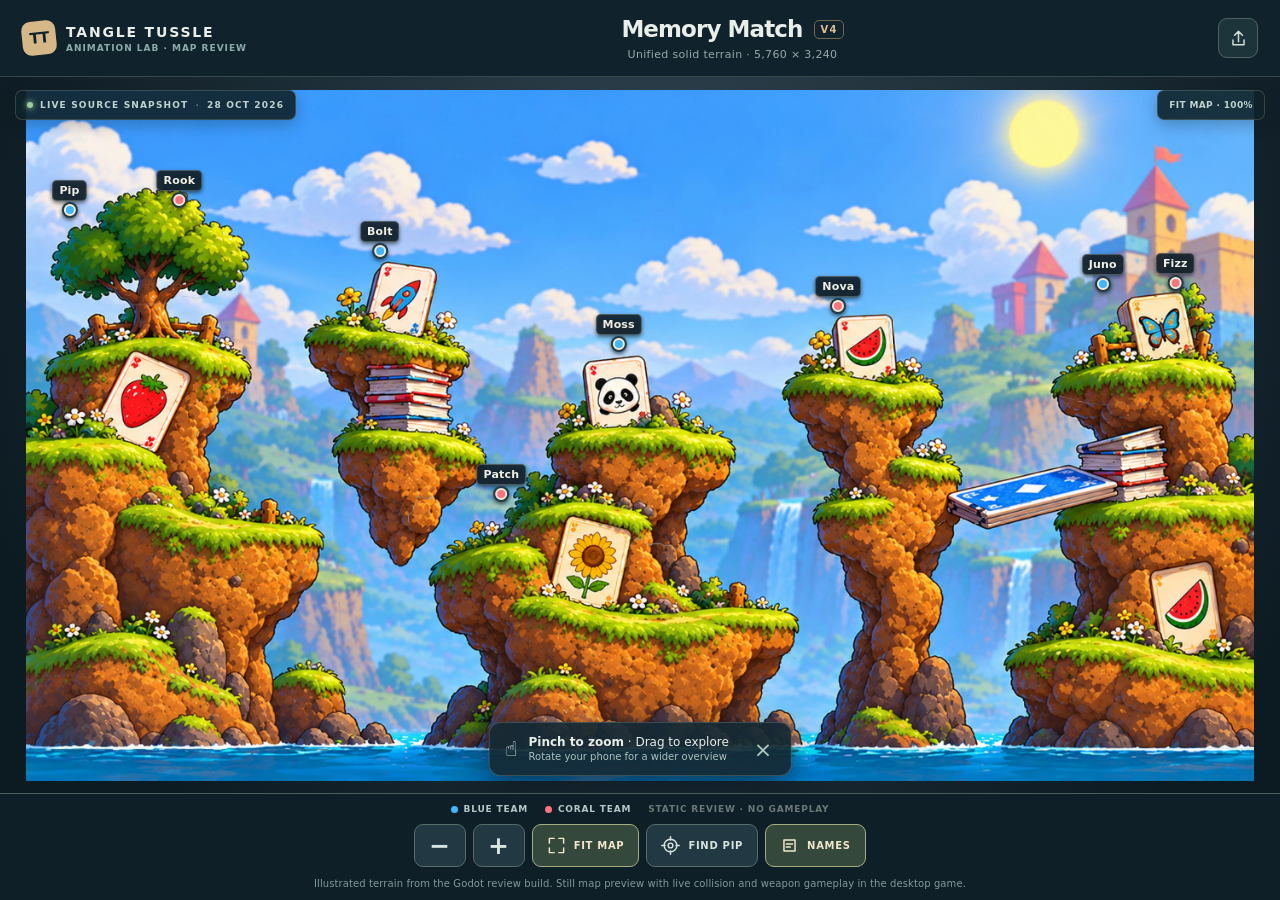
==== memory-match-solid-v4/index.html @ 9aa63379 "Publish Memory Match V4 solid silhouette Godot review" ====
<!doctype html>
<html lang="en">
<head>
  <meta charset="utf-8">
  <meta name="viewport" content="width=device-width, initial-scale=1, viewport-fit=cover, maximum-scale=1, user-scalable=no">
  <meta name="theme-color" content="#0e1c24">
  <meta name="robots" content="noindex,nofollow">
  <meta name="description" content="Tangle Tussle Memory Match | Solid Silhouette V4, interactive mobile terrain design review">
  <title>Memory Match | Solid Silhouette V4 | Tangle Tussle Map Viewer</title>
  <link rel="stylesheet" href="styles.css">
</head>
<body>
  <main class="shell">
    <header class="topbar">
      <div class="brand"><div class="mark" aria-hidden="true">TT</div><div class="brandcopy"><strong>TANGLE TUSSLE</strong><span>ANIMATION LAB · MAP REVIEW</span></div></div>
      <div class="pageheading"><h1>Memory Match <small>V4</small></h1><p>Unified solid terrain · 5,760 × 3,240</p></div>
      <button class="icon-btn share" id="share" title="Share viewer" aria-label="Share viewer"><svg viewBox="0 0 24 24"><path d="M12 16V3m0 0L7 8m5-5l5 5M5 14v6h14v-6"/></svg></button>
    </header>
    <section class="stage" id="stage" aria-label="Interactive Memory Match battlefield map, pinch to zoom and drag to pan">
      <div class="maplayer" id="maplayer"><img id="mapimg" src="assets/painted-solid-v4-map.webp" width="5760" height="3240" alt="Approved illustrated Memory Match battlefield reproduced in the real Godot terrain renderer" draggable="false"></div>
      <div id="props" class="itemlayer" aria-hidden="true"></div>
      <div id="pins" class="pinlayer"></div>
      <div class="stage-status"><span class="green-led"></span> LIVE SOURCE SNAPSHOT <span class="sep">·</span> 28 OCT 2026</div>
      <div class="readout" id="readout">FIT MAP <span>·</span> 100%</div>
      <div class="help-toast" id="helpToast"><span>☝</span><span><b>Pinch to zoom</b> · Drag to explore<br><small>Rotate your phone for a wider overview</small></span><button id="closeHelp" aria-label="Dismiss help">×</button></div>
      <div class="tooltip hidden" id="tooltip"></div>
    </section>
    <footer class="bottom">
      <div class="legend"><span><i class="dot blue"></i> BLUE TEAM</span><span><i class="dot red"></i> CORAL TEAM</span><span class="legend-muted">STATIC REVIEW · NO GAMEPLAY</span></div>
      <div class="toolbar">
        <button id="zoomOut" title="Zoom out" aria-label="Zoom out"><span class="symbol">−</span></button>
        <button id="zoomIn" title="Zoom in" aria-label="Zoom in"><span class="symbol">+</span></button>
        <button id="fit" class="active" title="Fit whole map"><svg viewBox="0 0 24 24"><path d="M3 9V3h6M15 3h6v6M21 15v6h-6M9 21H3v-6"/></svg><span>FIT MAP</span></button>
        <button id="findPip" title="Find Pip"><svg viewBox="0 0 24 24"><circle cx="12" cy="12" r="8"/><circle cx="12" cy="12" r="3"/><path d="M12 1v4m0 14v4M1 12h4m14 0h4"/></svg><span>FIND PIP</span></button>
        <button id="labels" class="active" title="Toggle fighter names"><svg viewBox="0 0 24 24"><path d="M5 5h14v14H5zM8 10h8M8 14h5"/></svg><span>NAMES</span></button>
      </div>
      <div class="details">Illustrated terrain from the Godot review build. Still map preview with live collision and weapon gameplay in the desktop game.</div>
    </footer>
  </main>
  <script src="viewer.js" defer></script>
</body>
</html>
---- memory-match-solid-v4/styles.css ----
:root{color-scheme:dark;font-family:Inter,system-ui,-apple-system,Segoe UI,Roboto,sans-serif;background:#0b171f;color:#e9eee9;font-synthesis:none}
*{box-sizing:border-box}body{margin:0;overscroll-behavior:none}.shell{height:100dvh;min-height:450px;display:flex;flex-direction:column;overflow:hidden}
button{font:inherit;cursor:pointer;-webkit-tap-highlight-color:transparent;touch-action:manipulation}.topbar{min-height:77px;padding:12px 22px;display:flex;gap:20px;align-items:center;background:#10232c;border-bottom:1px solid #33494a;flex:0 0 auto}
.brand{display:flex;gap:10px;align-items:center;min-width:220px}.mark{width:34px;height:34px;border-radius:9px;display:grid;place-items:center;color:#10232c;font-weight:1000;font-size:15px;background:#d6b888;letter-spacing:-1px;transform:rotate(-6deg)}
.brandcopy{display:flex;flex-direction:column;gap:3px}.brandcopy strong{font-size:14px;font-weight:900;letter-spacing:.13em}.brandcopy span{font-size:9px;font-weight:700;letter-spacing:.11em;color:#8eaaa9}
.pageheading{flex:1;text-align:center}.pageheading h1{font-size:23px;line-height:1.25;letter-spacing:-.04em;margin:0;font-weight:800}.pageheading small{font-size:10px;letter-spacing:.12em;color:#dac091;border:1px solid #74694e;border-radius:5px;padding:3px 5px;vertical-align:middle;margin-left:5px}.pageheading p{margin:4px 0 0;font-size:11px;color:#9aa9a8;letter-spacing:.03em}.icon-btn{height:40px;width:40px;border:1px solid #506362;border-radius:9px;background:#1e343b;color:#d0dcd7;display:grid;place-items:center}.icon-btn svg,.toolbar svg{height:19px;width:19px;fill:none;stroke:currentColor;stroke-width:1.85;stroke-linecap:round;stroke-linejoin:round}
.stage{flex:1;position:relative;min-height:80px;overflow:hidden;touch-action:none;user-select:none;background:radial-gradient(circle at 52% 25%,#324551,#0c1a22 85%);cursor:grab}.stage:active{cursor:grabbing}
.maplayer,.itemlayer,.pinlayer{position:absolute;inset:0;pointer-events:none}.maplayer{height:3240px;width:5760px;transform-origin:0 0;will-change:transform}.maplayer img{display:block;width:5760px;height:3240px;max-width:none;image-rendering:auto;-webkit-user-drag:none}
.itemlayer img{position:absolute;will-change:transform;pointer-events:none;max-width:none}
.pinlayer .pin{position:absolute;transform:translate(-50%,-100%);display:flex;flex-direction:column;align-items:center;gap:3px;pointer-events:auto;cursor:pointer;filter:drop-shadow(0 2px 2px #07151bad)}
.pin .pin-name{background:#15232de6;color:#f0efe7;border:1px solid #d9e2d544;border-radius:5px;padding:4px 6px;font-size:11px;font-weight:800;white-space:nowrap;letter-spacing:.015em}.pin .pin-name.is-hidden{display:none}
.pin .pin-circle{height:12px;width:12px;border-radius:50%;border:2px solid #f1e9db;box-shadow:0 0 0 2px #263b42}.pin.blue .pin-circle{background:#3db8fa}.pin.red .pin-circle{background:#ff737c}.pin.selected .pin-circle{box-shadow:0 0 0 4px #f8d193}
.stage-status,.readout{position:absolute;z-index:3;pointer-events:none;top:13px;background:#10232be6;border:1px solid #e4e2c02c;box-shadow:0 5px 15px #08121a44;border-radius:7px;font-size:9px;font-weight:800;letter-spacing:.13em;padding:9px 11px;color:#c1d3ce}.stage-status{left:15px;display:flex;align-items:center;gap:7px}.green-led{height:6px;width:6px;background:#9ccc98;border-radius:50%;box-shadow:0 0 6px #b0e9ac}.sep{color:#58726c}.readout{right:15px;letter-spacing:.04em}.readout span{color:#acb7ac;padding:0 5px}
.help-toast{position:absolute;z-index:4;left:50%;bottom:17px;transform:translateX(-50%);background:#152934ed;color:#e8eee8;display:flex;align-items:center;gap:11px;padding:12px 12px 12px 15px;border-radius:12px;border:1px solid #6376747d;white-space:nowrap;box-shadow:0 8px 30px #0917229c;font-size:12px;pointer-events:auto}.help-toast>span:first-child{font-size:21px}.help-toast small{font-size:10px;color:#afc1be}.help-toast button{background:transparent;border:0;color:#b3c6be;font-size:22px;margin-left:8px}.help-toast.is-hidden{display:none}
.tooltip{position:absolute;z-index:5;pointer-events:none;background:#172a32eb;border:1px solid #879e9b55;border-radius:9px;padding:9px 12px;font-size:12px;font-weight:700;color:#f2eee5;transform:translate(-50%,-100%);white-space:nowrap;box-shadow:0 4px 16px #091723aa}.tooltip small{font-size:10px;font-weight:500;color:#adc4bf}.tooltip.hidden{display:none}
.bottom{background:#0e1f28;border-top:1px solid #47605c;flex:0 0 auto;padding:10px 16px max(9px,env(safe-area-inset-bottom));display:flex;align-items:center;flex-direction:column;gap:10px;box-shadow:0 -10px 40px #09182044}
.legend{display:flex;gap:17px;align-items:center;justify-content:center;font-size:9px;font-weight:800;color:#b4c9c5;letter-spacing:.09em}.legend>span{display:inline-flex;gap:6px;align-items:center}.dot{height:7px;width:7px;border-radius:50%}.dot.blue{background:#43b6fb}.dot.red{background:#ff747d}.legend-muted{opacity:.62}
.toolbar{display:flex;gap:7px;align-items:center;justify-content:center;width:100%}.toolbar button{border:1px solid #556c69;color:#d8e4de;background:#223842;height:43px;border-radius:9px;display:flex;gap:8px;align-items:center;justify-content:center;min-width:50px;padding:0 14px;font-size:10px;font-weight:800;letter-spacing:.07em}
.toolbar button.active{background:#34483b;border-color:#a4ad7e;color:#f1e6cc}.toolbar button:active{transform:scale(.97)}.toolbar .symbol{font-size:25px;line-height:1}
.details{text-align:center;color:#809b99;font-size:10px;line-height:1.4;letter-spacing:.01em}.legend-muted{color:#a5b0a6}
@media(max-width:650px){.topbar{min-height:64px;padding:9px 12px;gap:8px}.brand{min-width:0}.mark{height:30px;width:30px;border-radius:8px;font-size:13px}.brandcopy strong{font-size:10px}.brandcopy span{display:none}.pageheading h1{font-size:18px}.pageheading p{font-size:9px}.icon-btn{width:33px;height:33px}.stage-status{left:9px;top:9px;font-size:8px;padding:8px}.readout{right:9px;top:9px;font-size:9px;padding:8px}.bottom{padding:9px 7px max(10px,env(safe-area-inset-bottom));gap:9px}.toolbar{gap:5px}.toolbar button{height:43px;min-width:44px;padding:0 9px;font-size:9px;gap:4px}.toolbar svg{height:17px;width:17px}.legend{font-size:8px;gap:10px}.legend-muted{display:none}.details{font-size:9px;padding:0 4px}.help-toast{white-space:normal;min-width:min(315px,95%);font-size:11px;bottom:10px}.pin .pin-name{font-size:10px;padding:3px 5px}}
@media(max-height:520px){.topbar{min-height:49px;padding:4px 13px}.pageheading p{display:none}.bottom{padding-top:5px;padding-bottom:5px;gap:4px}.toolbar button{height:36px}.details{display:none}.legend{display:none}.help-toast{bottom:7px}}
@media(prefers-reduced-motion:reduce){*{scroll-behavior:auto!important;transition:none!important}}

/* Pin buttons must never show the browser's default square button chrome. */
.pinlayer .pin{appearance:none;border:0;background:transparent;padding:0;margin:0;color:inherit;line-height:1}
@media(max-width:440px){
 .toolbar button{flex:1;min-width:0;padding:0 5px;gap:4px}
 .toolbar button span:not(.symbol){font-size:8px}
 .brandcopy strong{font-size:9px;letter-spacing:.06em}
 .brand{gap:6px}
 .pageheading h1{font-size:16px}
 .pageheading p{font-size:8px;white-space:nowrap}
 .topbar{gap:5px;padding:7px}
 .stage-status{letter-spacing:.04em}
}

@media(max-width:650px){
  .brand{flex:0 0 auto;min-width:0}
  .brandcopy strong{max-width:90px;white-space:nowrap;overflow:hidden;text-overflow:ellipsis}
  .pageheading{flex:1 1 auto;min-width:0}
  .pageheading p{overflow:hidden;white-space:nowrap;text-overflow:ellipsis}
  .toolbar{width:100%;max-width:100%;gap:4px;min-width:0}
  .toolbar button{flex:1 1 0;min-width:0;max-width:none;padding:0 3px;gap:3px;white-space:nowrap;overflow:hidden}
  .toolbar button span:not(.symbol){font-size:8px;letter-spacing:0}
  .toolbar button svg{width:15px;min-width:13px}
  .topbar{overflow:hidden}
}

@media(max-width:600px){
 .bottom{padding:8px 5px max(8px,env(safe-area-inset-bottom))}
 .toolbar{display:grid;grid-template-columns:0.72fr 0.72fr 1.16fr 1.18fr 0.98fr;gap:4px;width:100%;min-width:0}
 .toolbar button{width:100%;min-width:0;height:42px;padding:0 1px;gap:2px;font-size:8px;flex:none}
 .toolbar button svg{width:14px;height:14px;min-width:0}
 .toolbar button span:not(.symbol){font-size:7.5px;letter-spacing:0}
 .details{font-size:9px}
 .legend{gap:8px}
 .topbar{min-width:0}
 .topbar .share{flex-shrink:0}
}
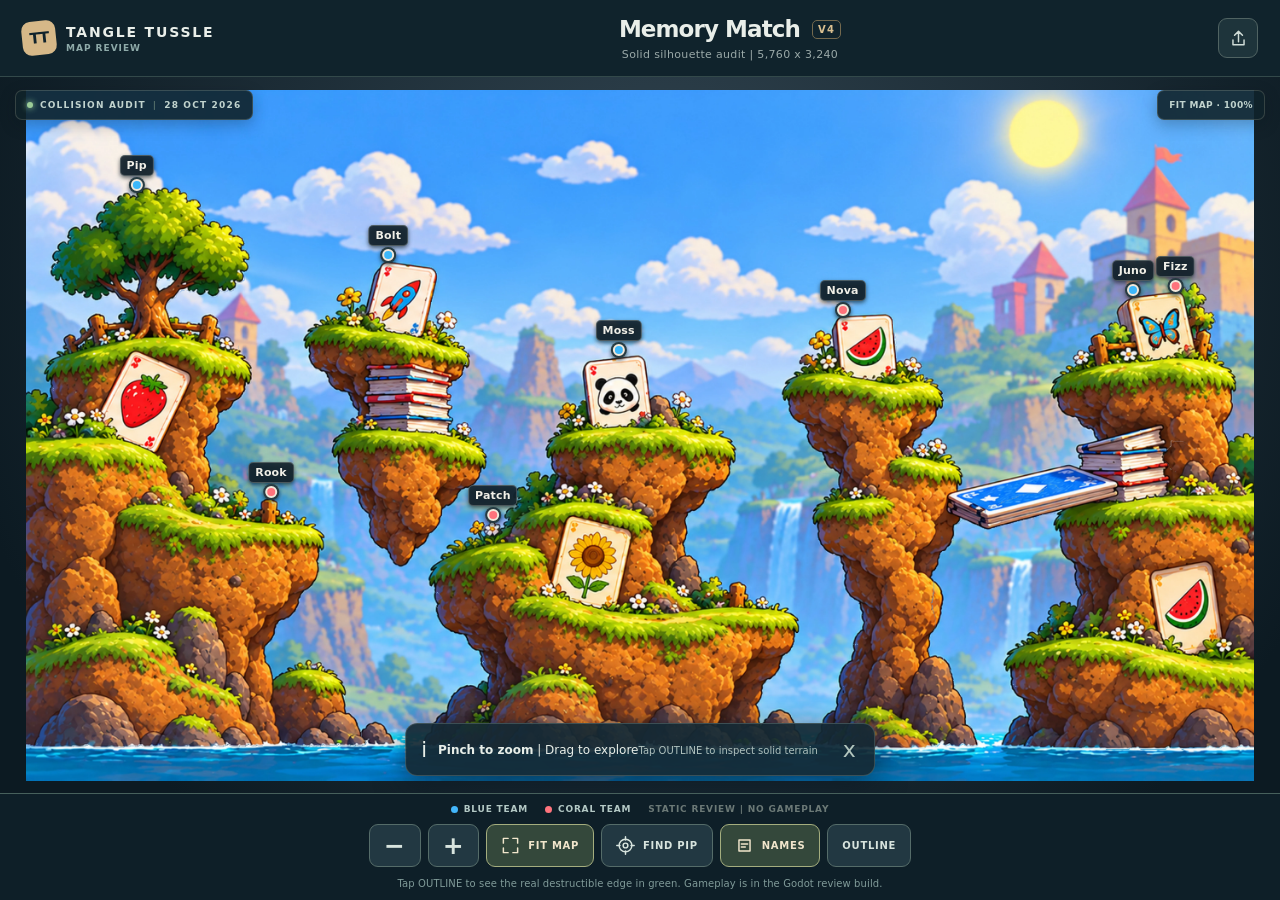
==== commit 93cb1d59: "Audit and overlay accurate Memory Match V4 collision silhouette" ====
--- a/memory-match-solid-v4/index.html
+++ b/memory-match-solid-v4/index.html
@@ -12,29 +12,30 @@
 <body>
   <main class="shell">
     <header class="topbar">
-      <div class="brand"><div class="mark" aria-hidden="true">TT</div><div class="brandcopy"><strong>TANGLE TUSSLE</strong><span>ANIMATION LAB · MAP REVIEW</span></div></div>
-      <div class="pageheading"><h1>Memory Match <small>V4</small></h1><p>Unified solid terrain · 5,760 × 3,240</p></div>
+      <div class="brand"><div class="mark" aria-hidden="true">TT</div><div class="brandcopy"><strong>TANGLE TUSSLE</strong><span>MAP REVIEW</span></div></div>
+      <div class="pageheading"><h1>Memory Match <small>V4</small></h1><p>Solid silhouette audit | 5,760 x 3,240</p></div>
       <button class="icon-btn share" id="share" title="Share viewer" aria-label="Share viewer"><svg viewBox="0 0 24 24"><path d="M12 16V3m0 0L7 8m5-5l5 5M5 14v6h14v-6"/></svg></button>
     </header>
     <section class="stage" id="stage" aria-label="Interactive Memory Match battlefield map, pinch to zoom and drag to pan">
-      <div class="maplayer" id="maplayer"><img id="mapimg" src="assets/painted-solid-v4-map.webp" width="5760" height="3240" alt="Approved illustrated Memory Match battlefield reproduced in the real Godot terrain renderer" draggable="false"></div>
+      <div class="maplayer" id="maplayer"><img id="mapimg" src="assets/painted-solid-v4-map.webp" width="5760" height="3240" alt="Approved illustrated Memory Match battlefield reproduced in the real Godot terrain renderer" draggable="false"><img id="collisionOverlay" src="assets/destructible-outline.png" width="5760" height="3240" alt="" aria-hidden="true" draggable="false"></div>
       <div id="props" class="itemlayer" aria-hidden="true"></div>
       <div id="pins" class="pinlayer"></div>
-      <div class="stage-status"><span class="green-led"></span> LIVE SOURCE SNAPSHOT <span class="sep">·</span> 28 OCT 2026</div>
-      <div class="readout" id="readout">FIT MAP <span>·</span> 100%</div>
-      <div class="help-toast" id="helpToast"><span>☝</span><span><b>Pinch to zoom</b> · Drag to explore<br><small>Rotate your phone for a wider overview</small></span><button id="closeHelp" aria-label="Dismiss help">×</button></div>
+      <div class="stage-status"><span class="green-led"></span> COLLISION AUDIT <span class="sep">|</span> 28 OCT 2026</div>
+      <div class="readout" id="readout">FIT MAP 100%</div>
+      <div class="help-toast" id="helpToast"><span>i</span><span><b>Pinch to zoom</b> | Drag to explore<small>Tap OUTLINE to inspect solid terrain</small></span><button id="closeHelp" aria-label="Dismiss help">x</button></div>
       <div class="tooltip hidden" id="tooltip"></div>
     </section>
     <footer class="bottom">
-      <div class="legend"><span><i class="dot blue"></i> BLUE TEAM</span><span><i class="dot red"></i> CORAL TEAM</span><span class="legend-muted">STATIC REVIEW · NO GAMEPLAY</span></div>
+      <div class="legend"><span><i class="dot blue"></i> BLUE TEAM</span><span><i class="dot red"></i> CORAL TEAM</span><span class="legend-muted">STATIC REVIEW | NO GAMEPLAY</span></div>
       <div class="toolbar">
         <button id="zoomOut" title="Zoom out" aria-label="Zoom out"><span class="symbol">−</span></button>
         <button id="zoomIn" title="Zoom in" aria-label="Zoom in"><span class="symbol">+</span></button>
         <button id="fit" class="active" title="Fit whole map"><svg viewBox="0 0 24 24"><path d="M3 9V3h6M15 3h6v6M21 15v6h-6M9 21H3v-6"/></svg><span>FIT MAP</span></button>
         <button id="findPip" title="Find Pip"><svg viewBox="0 0 24 24"><circle cx="12" cy="12" r="8"/><circle cx="12" cy="12" r="3"/><path d="M12 1v4m0 14v4M1 12h4m14 0h4"/></svg><span>FIND PIP</span></button>
         <button id="labels" class="active" title="Toggle fighter names"><svg viewBox="0 0 24 24"><path d="M5 5h14v14H5zM8 10h8M8 14h5"/></svg><span>NAMES</span></button>
+        <button id="outlineToggle" title="Show actual destructible terrain outline" aria-pressed="false"><span>OUTLINE</span></button>
       </div>
-      <div class="details">Illustrated terrain from the Godot review build. Still map preview with live collision and weapon gameplay in the desktop game.</div>
+      <div class="details">Tap OUTLINE to see the real destructible edge in green. Gameplay is in the Godot review build.</div>
     </footer>
   </main>
   <script src="viewer.js" defer></script>
--- a/memory-match-solid-v4/styles.css
+++ b/memory-match-solid-v4/styles.css
@@ -58,3 +58,6 @@
  .topbar{min-width:0}
  .topbar .share{flex-shrink:0}
 }
+
+.maplayer img#collisionOverlay{position:absolute;left:0;top:0;width:5760px;height:3240px;display:none;opacity:.94;pointer-events:none}
+@media(max-width:600px){.toolbar{grid-template-columns:.64fr .64fr 1.08fr 1.08fr .92fr 1.16fr}.toolbar button{padding:0 1px}}
